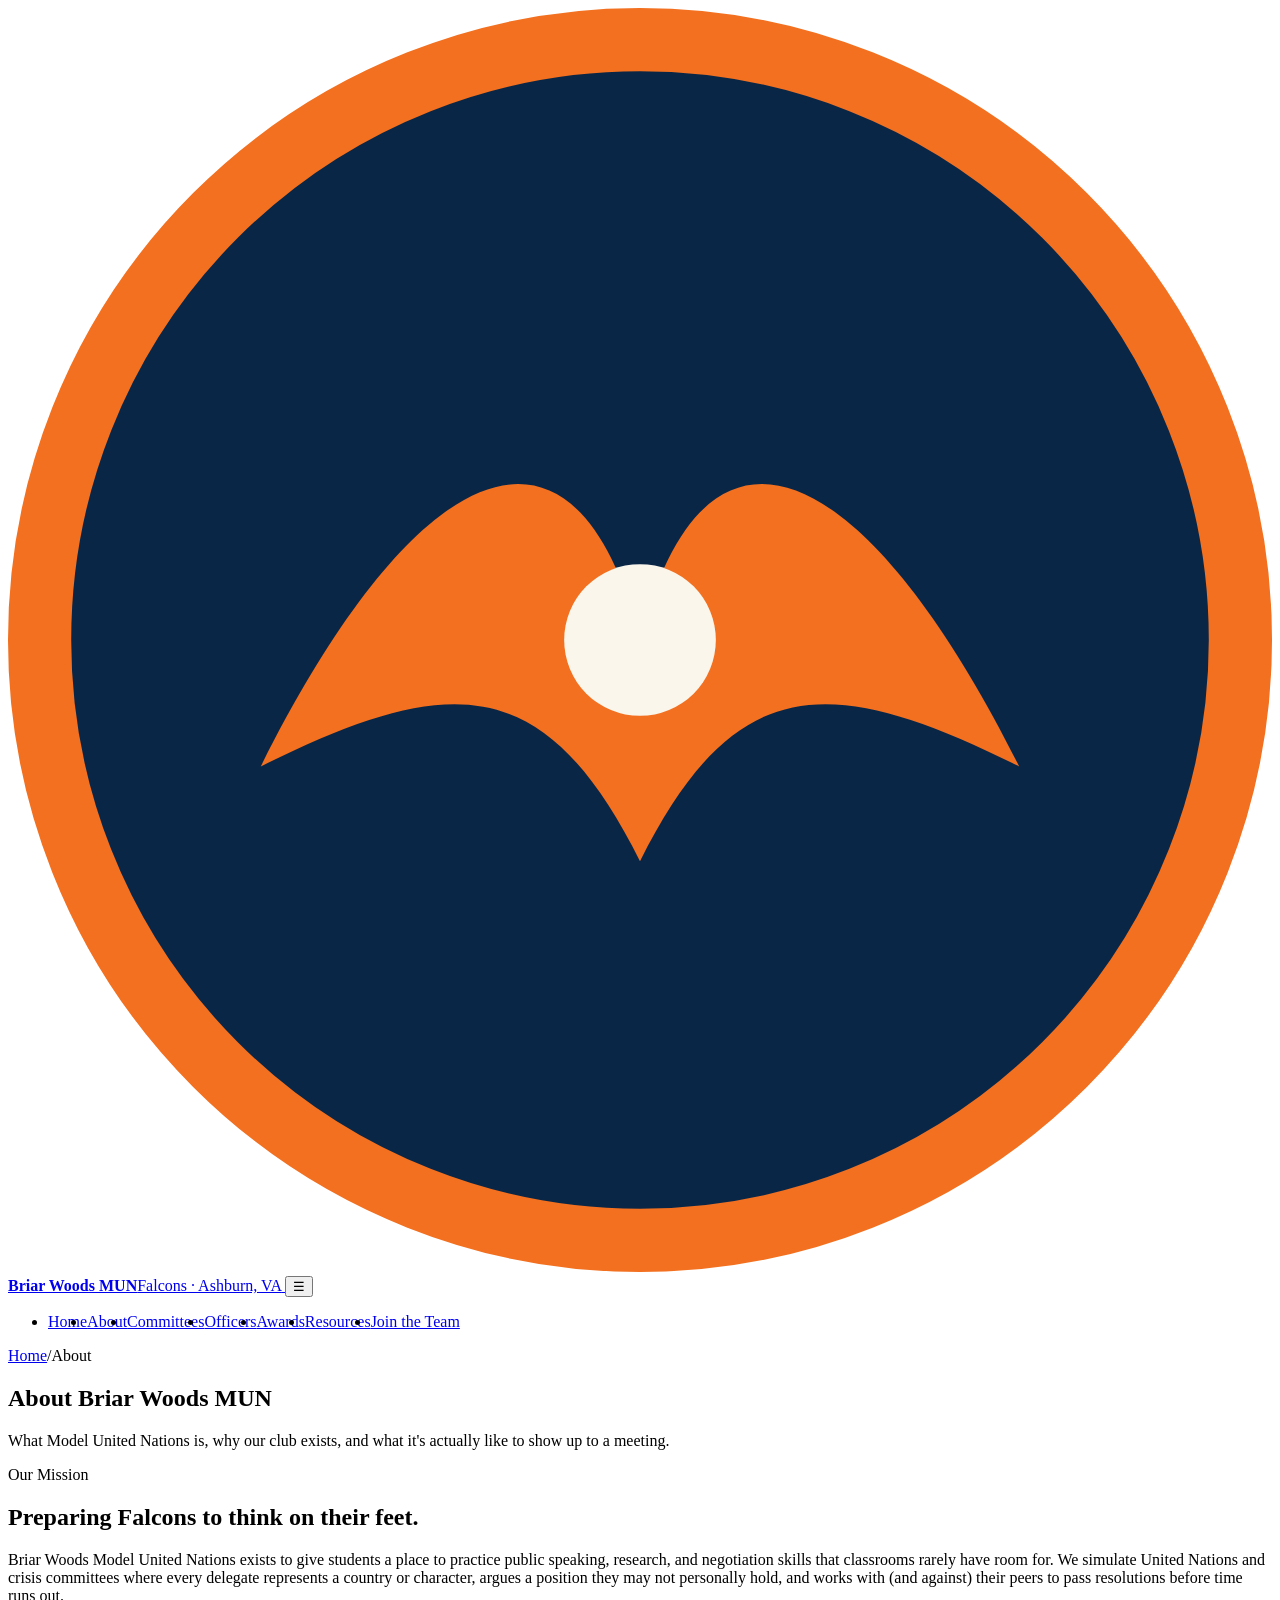
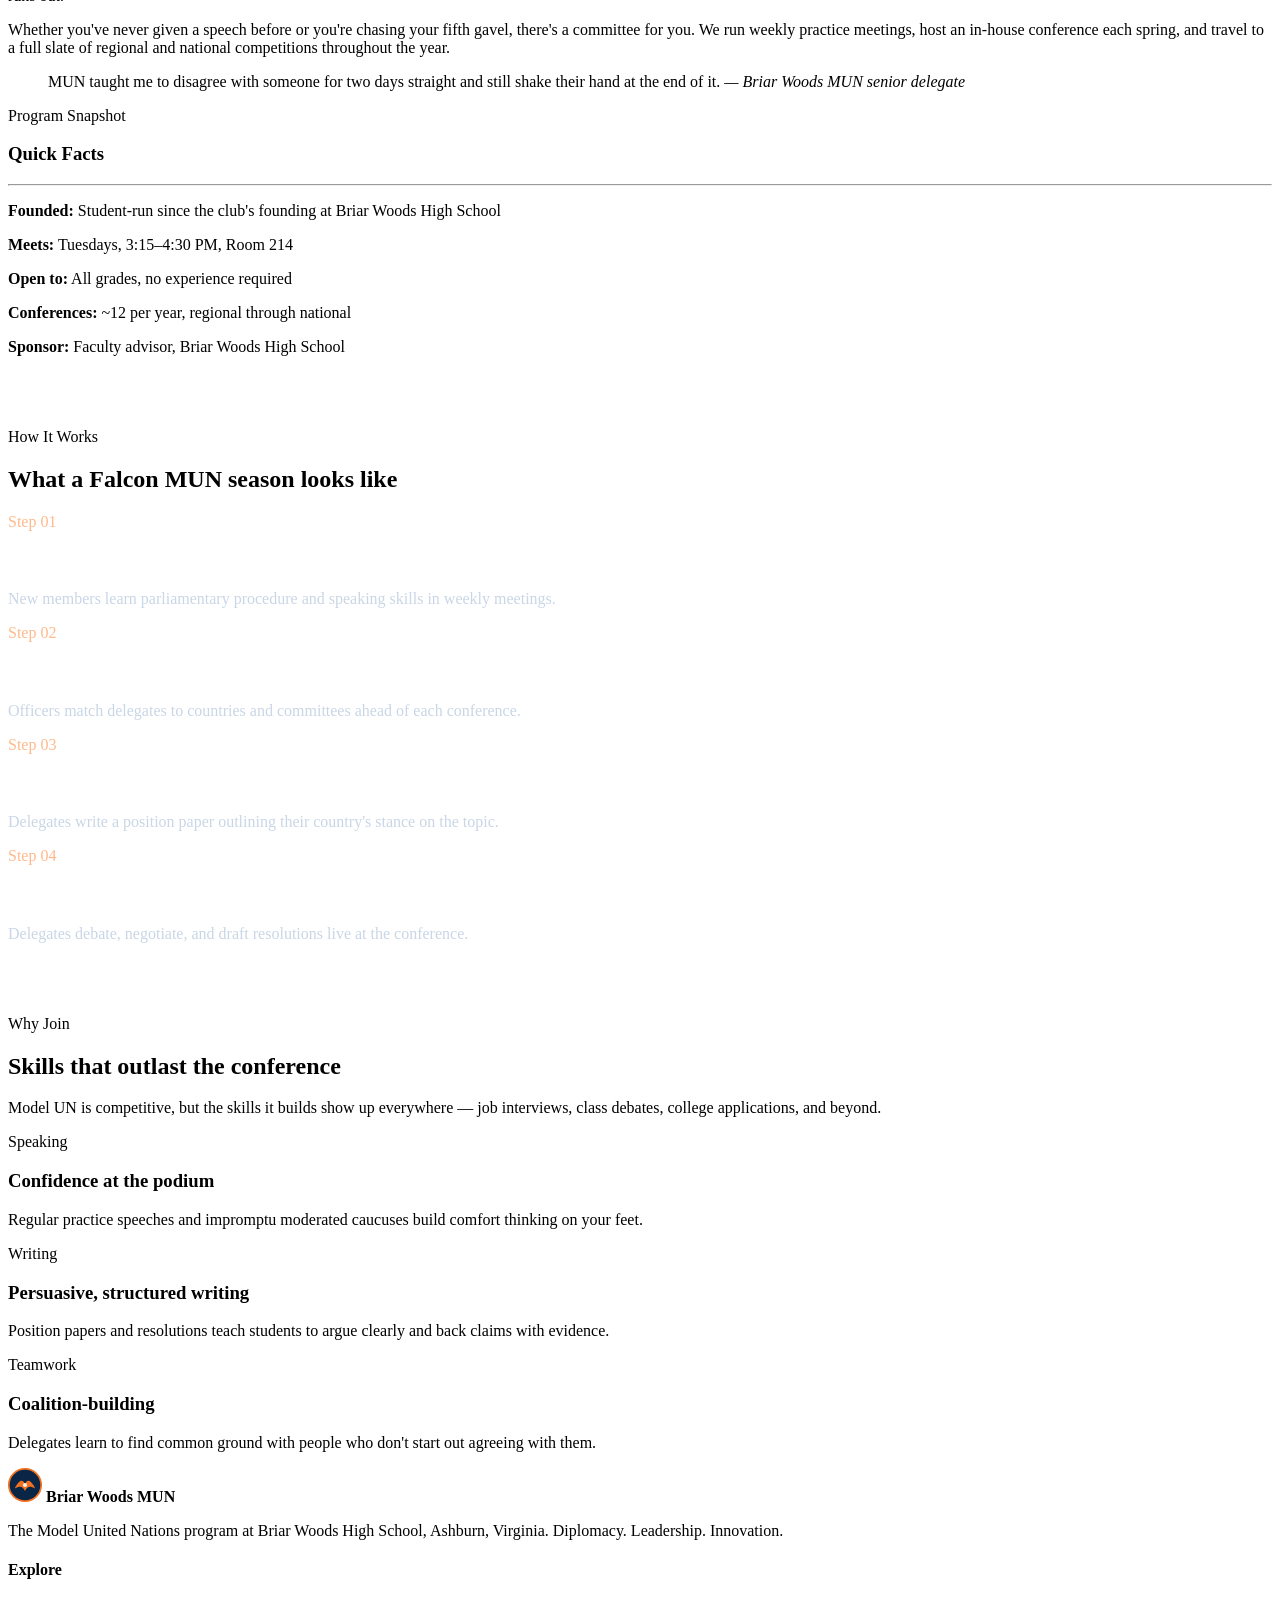
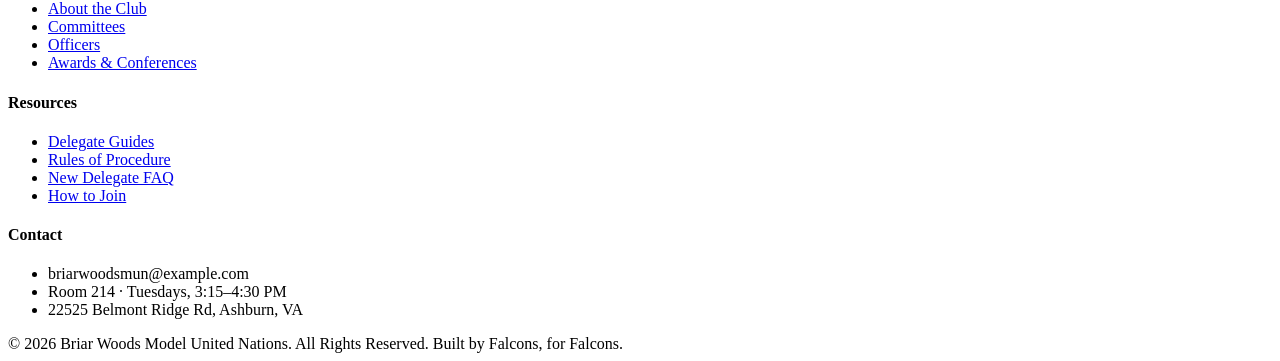
==== about.html @ ee377caa "Add files via upload" ====
<!DOCTYPE html>
<html lang="en">
<head>
<meta charset="UTF-8">
<meta name="viewport" content="width=device-width, initial-scale=1.0">
<title>About &mdash; Briar Woods Model United Nations</title>
<meta name="description" content="Learn about the Briar Woods MUN program: our mission, history, and what a typical meeting looks like.">
<link rel="stylesheet" href="css/style.css">
</head>
<body>

<header class="site-header">
  <nav class="nav">
    <a href="index.html" class="brand">
      <svg class="brand-mark" viewBox="0 0 40 40" xmlns="http://www.w3.org/2000/svg" role="img" aria-label="Briar Woods MUN emblem">
        <circle cx="20" cy="20" r="19" fill="#0A2647" stroke="#F2701F" stroke-width="2"/>
        <path d="M8 24 C13 14, 18 12, 20 20 C22 12, 27 14, 32 24 C26 21, 23 21, 20 27 C17 21, 14 21, 8 24 Z" fill="#F2701F"/>
        <circle cx="20" cy="20" r="2.4" fill="#FAF6EC"/>
      </svg>
      <span class="brand-text"><strong>Briar Woods MUN</strong><span>Falcons &middot; Ashburn, VA</span></span>
    </a>
    <button class="nav-toggle" aria-label="Toggle navigation" aria-expanded="false">&#9776;</button>
    <ul class="nav-links" style="display:flex;">
      <li><a href="index.html">Home</a></li>
      <li><a href="about.html">About</a></li>
      <li><a href="committees.html">Committees</a></li>
      <li><a href="officers.html">Officers</a></li>
      <li><a href="awards.html">Awards</a></li>
      <li><a href="resources.html">Resources</a></li>
      <li><a href="join.html" class="nav-cta">Join the Team</a></li>
    </ul>
  </nav>
</header>

<section class="page-hero">
  <div class="wrap">
    <div class="breadcrumb"><a href="index.html">Home</a><span class="sep">/</span><span class="current">About</span></div>
    <h1>About Briar Woods MUN</h1>
    <p>What Model United Nations is, why our club exists, and what it's actually like to show up to a meeting.</p>
  </div>
</section>

<section class="on-white">
  <div class="wrap grid-2" style="align-items:start;">
    <div>
      <span class="eyebrow">Our Mission</span>
      <h2 class="mt-8">Preparing Falcons to think on their feet.</h2>
      <p class="mt-24" style="color:var(--ink-soft); font-size:16px;">
        Briar Woods Model United Nations exists to give students a place to practice public speaking, research, and negotiation
        skills that classrooms rarely have room for. We simulate United Nations and crisis committees where every delegate
        represents a country or character, argues a position they may not personally hold, and works with (and against) their
        peers to pass resolutions before time runs out.
      </p>
      <p class="mt-16" style="color:var(--ink-soft); font-size:16px;">
        Whether you've never given a speech before or you're chasing your fifth gavel, there's a committee for you. We run
        weekly practice meetings, host an in-house conference each spring, and travel to a full slate of regional and
        national competitions throughout the year.
      </p>
      <blockquote class="pull-quote mt-32">
        MUN taught me to disagree with someone for two days straight and still shake their hand at the end of it.
        <cite>&mdash; Briar Woods MUN senior delegate</cite>
      </blockquote>
    </div>
    <div class="info-card">
      <span class="eyebrow">Program Snapshot</span>
      <h3 class="mt-8">Quick Facts</h3>
      <hr class="rule mt-16" style="margin-bottom:16px;">
      <p><strong style="color:var(--navy);">Founded:</strong> Student-run since the club's founding at Briar Woods High School</p>
      <p class="mt-16"><strong style="color:var(--navy);">Meets:</strong> Tuesdays, 3:15&ndash;4:30 PM, Room 214</p>
      <p class="mt-16"><strong style="color:var(--navy);">Open to:</strong> All grades, no experience required</p>
      <p class="mt-16"><strong style="color:var(--navy);">Conferences:</strong> ~12 per year, regional through national</p>
      <p class="mt-16"><strong style="color:var(--navy);">Sponsor:</strong> Faculty advisor, Briar Woods High School</p>
    </div>
  </div>
</section>

<section class="on-navy" style="padding-top:56px; padding-bottom:56px;">
  <div class="wrap">
    <div class="section-head">
      <span class="eyebrow on-dark">How It Works</span>
      <h2>What a Falcon MUN season looks like</h2>
    </div>
    <div class="grid-4">
      <div class="pillar" style="background:var(--navy-soft); border-color:rgba(255,255,255,.12);">
        <span class="pillar-num" style="color:#ffb98a;">Step 01</span>
        <h3 style="color:#fff;">Join &amp; Train</h3>
        <p style="color:#c9d6e6;">New members learn parliamentary procedure and speaking skills in weekly meetings.</p>
      </div>
      <div class="pillar" style="background:var(--navy-soft); border-color:rgba(255,255,255,.12);">
        <span class="pillar-num" style="color:#ffb98a;">Step 02</span>
        <h3 style="color:#fff;">Get Assigned</h3>
        <p style="color:#c9d6e6;">Officers match delegates to countries and committees ahead of each conference.</p>
      </div>
      <div class="pillar" style="background:var(--navy-soft); border-color:rgba(255,255,255,.12);">
        <span class="pillar-num" style="color:#ffb98a;">Step 03</span>
        <h3 style="color:#fff;">Research &amp; Write</h3>
        <p style="color:#c9d6e6;">Delegates write a position paper outlining their country's stance on the topic.</p>
      </div>
      <div class="pillar" style="background:var(--navy-soft); border-color:rgba(255,255,255,.12);">
        <span class="pillar-num" style="color:#ffb98a;">Step 04</span>
        <h3 style="color:#fff;">Compete</h3>
        <p style="color:#c9d6e6;">Delegates debate, negotiate, and draft resolutions live at the conference.</p>
      </div>
    </div>
  </div>
</section>

<section class="on-white">
  <div class="wrap">
    <div class="section-head">
      <span class="eyebrow">Why Join</span>
      <h2>Skills that outlast the conference</h2>
      <p>Model UN is competitive, but the skills it builds show up everywhere &mdash; job interviews, class debates, college applications, and beyond.</p>
    </div>
    <div class="grid-3">
      <div class="placard">
        <div class="placard-body">
          <span class="placard-tag">Speaking</span>
          <h3 class="mt-16">Confidence at the podium</h3>
          <p class="mt-8">Regular practice speeches and impromptu moderated caucuses build comfort thinking on your feet.</p>
        </div>
      </div>
      <div class="placard">
        <div class="placard-body">
          <span class="placard-tag orange">Writing</span>
          <h3 class="mt-16">Persuasive, structured writing</h3>
          <p class="mt-8">Position papers and resolutions teach students to argue clearly and back claims with evidence.</p>
        </div>
      </div>
      <div class="placard">
        <div class="placard-body">
          <span class="placard-tag">Teamwork</span>
          <h3 class="mt-16">Coalition-building</h3>
          <p class="mt-8">Delegates learn to find common ground with people who don't start out agreeing with them.</p>
        </div>
      </div>
    </div>
  </div>
</section>

<footer class="site-footer">
  <div class="wrap">
    <div class="footer-grid">
      <div>
        <div class="footer-brand">
          <svg class="brand-mark" width="34" height="34" viewBox="0 0 40 40" xmlns="http://www.w3.org/2000/svg">
            <circle cx="20" cy="20" r="19" fill="#0A2647" stroke="#F2701F" stroke-width="2"/>
            <path d="M8 24 C13 14, 18 12, 20 20 C22 12, 27 14, 32 24 C26 21, 23 21, 20 27 C17 21, 14 21, 8 24 Z" fill="#F2701F"/>
            <circle cx="20" cy="20" r="2.4" fill="#FAF6EC"/>
          </svg>
          <strong>Briar Woods MUN</strong>
        </div>
        <p>The Model United Nations program at Briar Woods High School, Ashburn, Virginia. Diplomacy. Leadership. Innovation.</p>
      </div>
      <div>
        <h4>Explore</h4>
        <ul>
          <li><a href="about.html">About the Club</a></li>
          <li><a href="committees.html">Committees</a></li>
          <li><a href="officers.html">Officers</a></li>
          <li><a href="awards.html">Awards &amp; Conferences</a></li>
        </ul>
      </div>
      <div>
        <h4>Resources</h4>
        <ul>
          <li><a href="resources.html">Delegate Guides</a></li>
          <li><a href="resources.html#procedure">Rules of Procedure</a></li>
          <li><a href="resources.html#faq">New Delegate FAQ</a></li>
          <li><a href="join.html">How to Join</a></li>
        </ul>
      </div>
      <div>
        <h4>Contact</h4>
        <ul>
          <li>briarwoodsmun@example.com</li>
          <li>Room 214 &middot; Tuesdays, 3:15&ndash;4:30 PM</li>
          <li>22525 Belmont Ridge Rd, Ashburn, VA</li>
        </ul>
      </div>
    </div>
    <div class="footer-bottom">
      <span>&copy; 2026 Briar Woods Model United Nations. All Rights Reserved.</span>
      <span>Built by Falcons, for Falcons.</span>
    </div>
  </div>
</footer>

<script src="js/main.js"></script>
</body>
</html>
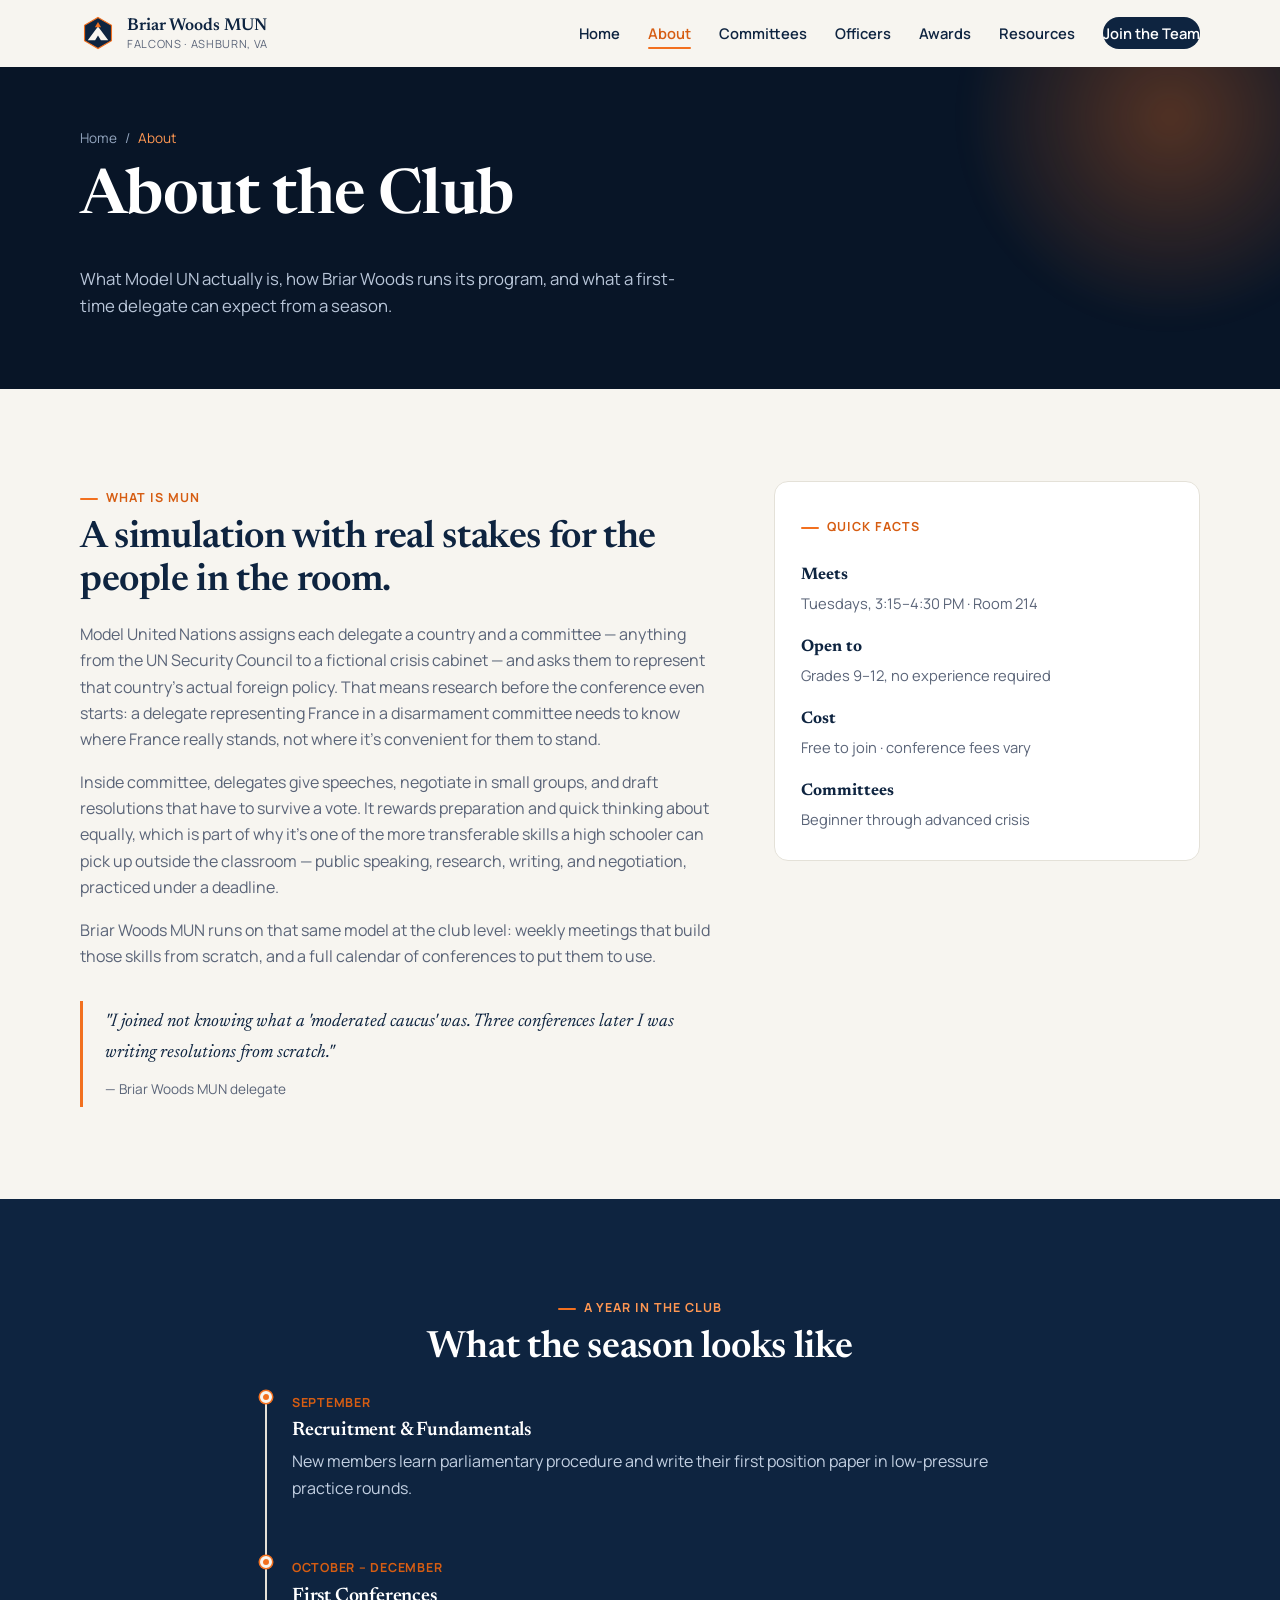
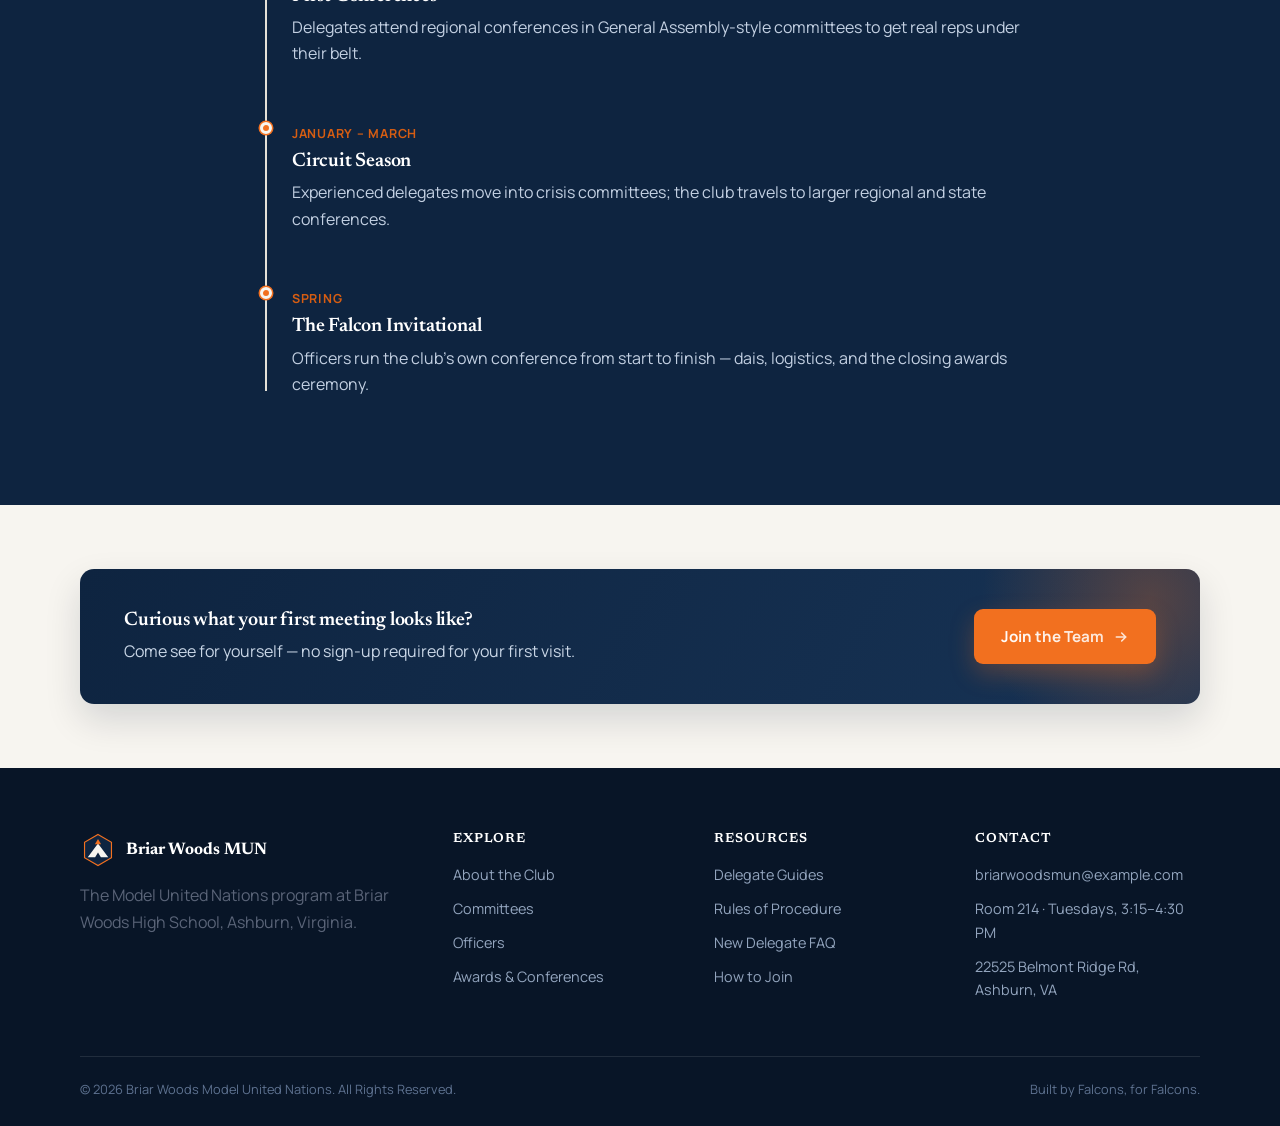
==== commit 4bf56660: "Add files via upload" ====
--- a/about.html
+++ b/about.html
@@ -4,188 +4,675 @@
 <meta charset="UTF-8">
 <meta name="viewport" content="width=device-width, initial-scale=1.0">
 <title>About &mdash; Briar Woods Model United Nations</title>
-<meta name="description" content="Learn about the Briar Woods MUN program: our mission, history, and what a typical meeting looks like.">
-<link rel="stylesheet" href="css/style.css">
+<meta name="description" content="What Model UN is, how Briar Woods MUN runs its program, and what a year in the club looks like.">
+<style>
+/* =========================================================================
+   BRIAR WOODS MODEL UNITED NATIONS — stylesheet
+   Refined editorial design in the school's real colors (navy + orange).
+   ========================================================================= */
+
+@import url('https://fonts.googleapis.com/css2?family=Newsreader:ital,opsz,wght@0,6..72,400;0,6..72,500;0,6..72,600;0,6..72,700;1,6..72,500;1,6..72,600&family=Manrope:wght@400;500;600;700;800&display=swap');
+
+:root{
+  --navy-deep:#081527;
+  --navy:#0E2440;
+  --navy-mid:#173355;
+  --orange:#F2701F;
+  --orange-light:#FF9752;
+  --orange-dark:#D65D12;
+  --paper:#F7F5F0;
+  --mist:#EFF3F8;
+  --white:#FFFFFF;
+  --ink:#12203A;
+  --ink-soft:#5A6478;
+  --line:#E4E1D8;
+  --line-mist:#DCE3EC;
+  --line-navy:rgba(255,255,255,.14);
+  --shadow-sm:0 2px 12px rgba(8,21,39,.07);
+  --shadow-md:0 16px 36px rgba(8,21,39,.14);
+  --shadow-lg:0 32px 64px rgba(8,21,39,.24);
+  --radius:14px;
+  --radius-sm:9px;
+  --font-serif:'Newsreader', Georgia, serif;
+  --font-sans:'Manrope', system-ui, -apple-system, sans-serif;
+  --ease:cubic-bezier(.22,.9,.32,1);
+  --maxw:1180px;
+}
+
+*,*::before,*::after{ box-sizing:border-box; }
+html{ scroll-behavior:smooth; }
+body{
+  margin:0; background:var(--paper); color:var(--ink); font-family:var(--font-sans);
+  line-height:1.65; -webkit-font-smoothing:antialiased;
+}
+h1,h2,h3,h4{ font-family:var(--font-serif); color:var(--navy); margin:0 0 .48em; line-height:1.14; font-weight:600; letter-spacing:-.01em; }
+h1{ font-size:clamp(2.5rem,5.2vw,3.9rem); }
+h2{ font-size:clamp(1.7rem,3vw,2.35rem); }
+h3{ font-size:1.22rem; }
+p{ margin:0 0 1em; color:var(--ink-soft); }
+a{ color:inherit; text-decoration:none; }
+img{ max-width:100%; display:block; }
+ul{ margin:0; padding:0; list-style:none; }
+em{ font-style:italic; color:var(--orange); }
+
+.wrap{ max-width:var(--maxw); margin:0 auto; padding:0 30px; }
+.center{ text-align:center; }
+.mt-8{margin-top:8px;} .mt-12{margin-top:12px;} .mt-16{margin-top:16px;}
+.mt-24{margin-top:24px;} .mt-32{margin-top:32px;} .mt-48{margin-top:48px;}
+
+.eyebrow{
+  display:inline-flex; align-items:center; gap:8px;
+  font-size:.78rem; font-weight:700; letter-spacing:.08em; text-transform:uppercase; color:var(--orange-dark);
+}
+.eyebrow::before{ content:''; width:18px; height:2px; background:var(--orange); border-radius:2px; }
+.eyebrow.on-dark{ color:var(--orange-light); }
+
+@media (prefers-reduced-motion: reduce){
+  *{ animation-duration:.001ms !important; animation-iteration-count:1 !important; transition-duration:.001ms !important; scroll-behavior:auto !important; }
+}
+
+/* ============================= BUTTONS ================================= */
+.btn{
+  display:inline-flex; align-items:center; gap:9px; font-weight:700; font-size:.95rem;
+  padding:14px 26px; border-radius:var(--radius-sm); border:1.5px solid transparent; cursor:pointer;
+  transition:transform .28s var(--ease), box-shadow .28s var(--ease), background .25s var(--ease), color .25s var(--ease), border-color .25s var(--ease);
+}
+.btn svg{ width:16px; height:16px; transition:transform .25s var(--ease); }
+.btn:hover svg{ transform:translateX(3px); }
+.btn:focus-visible{ outline:2.5px solid var(--orange); outline-offset:3px; }
+
+.btn-primary{ background:var(--orange); color:#fff; box-shadow:0 10px 24px rgba(242,112,31,.28); }
+.btn-primary:hover{ background:var(--orange-dark); transform:translateY(-3px); box-shadow:0 18px 34px rgba(242,112,31,.36); }
+
+.btn-ghost-dark{ background:transparent; border-color:rgba(255,255,255,.4); color:#fff; }
+.btn-ghost-dark:hover{ background:rgba(255,255,255,.1); border-color:#fff; transform:translateY(-3px); }
+
+.btn-ghost-light{ background:transparent; border-color:var(--navy); color:var(--navy); }
+.btn-ghost-light:hover{ background:var(--navy); color:#fff; transform:translateY(-3px); }
+
+.btn-navy{ background:var(--navy); color:#fff; box-shadow:var(--shadow-sm); }
+.btn-navy:hover{ background:var(--navy-deep); transform:translateY(-3px); box-shadow:var(--shadow-md); }
+
+/* ============================== HEADER ================================= */
+.site-header{
+  position:sticky; top:0; z-index:100; background:rgba(247,245,240,.86);
+  backdrop-filter:blur(12px); -webkit-backdrop-filter:blur(12px);
+  border-bottom:1px solid transparent; transition:border-color .3s ease, box-shadow .3s ease;
+}
+.site-header.is-scrolled{ border-bottom-color:var(--line); box-shadow:0 4px 20px rgba(8,21,39,.06); }
+.nav{ max-width:var(--maxw); margin:0 auto; padding:15px 30px; display:flex; align-items:center; justify-content:space-between; gap:20px; }
+.brand{ display:flex; align-items:center; gap:11px; }
+.brand-mark{ width:36px; height:36px; flex-shrink:0; transition:transform .4s var(--ease); }
+.brand:hover .brand-mark{ transform:rotate(-6deg); }
+.brand-text{ display:flex; flex-direction:column; line-height:1.2; }
+.brand-text strong{ font-family:var(--font-serif); font-size:1.08rem; color:var(--navy); font-weight:600; }
+.brand-text span{ font-size:.7rem; letter-spacing:.06em; text-transform:uppercase; color:var(--ink-soft); }
+
+.nav-links{ display:flex; align-items:center; gap:28px; }
+.nav-links li a{ font-size:.92rem; font-weight:600; color:var(--navy); position:relative; padding:6px 0; transition:color .2s ease; }
+.nav-links li a::after{ content:''; position:absolute; left:0; bottom:0; height:2px; background:var(--orange); width:0; transition:width .3s var(--ease); border-radius:2px; }
+.nav-links li a:hover::after, .nav-links li a.active::after{ width:100%; }
+.nav-links li a.active{ color:var(--orange-dark); }
+.nav-cta{
+  background:var(--navy); color:#fff !important; padding:11px 20px; border-radius:999px; font-weight:700;
+  transition:background .25s ease, transform .25s ease, box-shadow .25s ease;
+}
+.nav-cta::after{ display:none; }
+.nav-cta:hover{ background:var(--orange); transform:translateY(-2px); box-shadow:0 10px 22px rgba(242,112,31,.3); }
+
+.nav-toggle{ display:none; background:none; border:none; font-size:1.5rem; color:var(--navy); cursor:pointer; }
+
+@media (max-width:780px){
+  .nav-toggle{ display:block; }
+  .nav-links{
+    position:fixed; inset:64px 0 0 0; background:var(--paper); flex-direction:column; align-items:stretch;
+    padding:10px 30px 30px; transform:translateX(100%); transition:transform .4s var(--ease); overflow-y:auto;
+    border-top:1px solid var(--line);
+  }
+  .nav-links.is-open{ transform:translateX(0); }
+  .nav-links li{ border-bottom:1px solid var(--line); }
+  .nav-links li a{ display:block; padding:16px 2px; }
+  .nav-links li a.nav-cta{ display:block; text-align:center; margin:16px 0; }
+}
+
+/* ============================== HERO ==================================== */
+.hero{ background:var(--navy-deep); color:#fff; position:relative; overflow:hidden; padding:84px 0 0; }
+.hero-glow{
+  position:absolute; width:640px; height:640px; border-radius:50%; top:-220px; right:-140px;
+  background:radial-gradient(circle, rgba(242,112,31,.32), transparent 70%);
+  filter:blur(10px); animation:pulse-glow 9s ease-in-out infinite alternate; pointer-events:none;
+}
+.hero-glow.two{ top:auto; bottom:-260px; left:-180px; right:auto; width:520px; height:520px;
+  background:radial-gradient(circle, rgba(23,51,85,.9), transparent 70%); animation-delay:-4s; }
+@keyframes pulse-glow{ 0%{ transform:scale(1); opacity:.7; } 100%{ transform:scale(1.15); opacity:1; } }
+
+.hero-grid{ display:grid; grid-template-columns:1.1fr .9fr; gap:56px; align-items:center; position:relative; padding-bottom:70px; }
+.hero-copy{ opacity:0; transform:translateY(16px); animation:rise .8s var(--ease) forwards; }
+.hero-copy.d1{ animation-delay:.05s; } .hero-copy.d2{ animation-delay:.16s; }
+.hero-copy.d3{ animation-delay:.27s; } .hero-copy.d4{ animation-delay:.38s; }
+@keyframes rise{ to{ opacity:1; transform:translateY(0); } }
+
+.hero h1{ color:#fff; }
+.hero-sub{ color:#B9C6D9; font-size:1.1rem; max-width:48ch; }
+.hero-actions{ display:flex; gap:14px; margin-top:8px; flex-wrap:wrap; }
+
+.meeting-card{
+  background:rgba(255,255,255,.05); border:1px solid rgba(255,255,255,.14); border-radius:var(--radius);
+  padding:30px 30px 26px; backdrop-filter:blur(8px); box-shadow:var(--shadow-lg);
+  opacity:0; transform:translateY(16px) scale(.98); animation:rise-card .9s var(--ease) forwards .3s;
+}
+@keyframes rise-card{ to{ opacity:1; transform:translateY(0) scale(1); } }
+.meeting-card .eyebrow{ color:var(--orange-light); }
+.meeting-when{ font-family:var(--font-serif); font-size:1.7rem; color:#fff; margin:10px 0 2px; }
+.meeting-where{ color:#A9B9D1; font-size:.92rem; }
+.meeting-divider{ height:1px; background:rgba(255,255,255,.14); margin:22px 0; }
+.meeting-stats{ display:flex; justify-content:space-between; gap:10px; }
+.meeting-stats div{ text-align:left; }
+.meeting-stats strong{ display:block; font-family:var(--font-serif); font-size:1.5rem; color:#fff; }
+.meeting-stats span{ font-size:.74rem; color:#8FA1BC; text-transform:uppercase; letter-spacing:.04em; }
+
+/* ---------- stat strip ---------- */
+.stat-strip{ background:var(--navy); }
+.stat-row{ display:grid; grid-template-columns:repeat(4,1fr); }
+.stat-cell{ padding:34px 22px; text-align:center; position:relative; }
+.stat-cell + .stat-cell::before{ content:''; position:absolute; left:0; top:20%; bottom:20%; width:1px; background:rgba(255,255,255,.12); }
+.stat-num{ font-family:var(--font-serif); font-size:2.15rem; color:#fff; font-weight:600; }
+.stat-label{
+  display:block; margin-top:8px; font-size:.76rem; color:#93A5BE; text-transform:uppercase; letter-spacing:.06em;
+  position:relative; padding-bottom:10px;
+}
+.stat-label::after{
+  content:''; position:absolute; bottom:0; left:50%; transform:translateX(-50%); width:0; height:2px; background:var(--orange);
+  transition:width .5s var(--ease) .1s; border-radius:2px;
+}
+.stat-cell.in-view .stat-label::after{ width:26px; }
+
+/* ============================== SECTIONS ================================ */
+.section{ padding:92px 0; }
+.section.tight{ padding:64px 0; }
+.section.on-navy{ background:var(--navy); color:#fff; }
+.section.on-mist{ background:var(--mist); }
+.section-head{ max-width:640px; }
+.section-head.center{ margin-left:auto; margin-right:auto; text-align:center; }
+.section-head p{ font-size:1.03rem; }
+
+.page-hero{ background:var(--navy-deep); color:#fff; padding:60px 0 52px; position:relative; overflow:hidden; }
+.breadcrumb{ font-size:.85rem; color:#93A5BE; margin-bottom:14px; }
+.breadcrumb a{ color:#93A5BE; transition:color .2s ease; } .breadcrumb a:hover{ color:#fff; }
+.breadcrumb .sep{ margin:0 8px; } .breadcrumb .current{ color:var(--orange-light); }
+.page-hero h1{ color:#fff; }
+.page-hero p{ color:#B9C6D9; max-width:62ch; margin-top:12px; font-size:1.05rem; }
+
+/* ============================= PILLAR CARDS ============================= */
+.pillar-grid{ display:grid; grid-template-columns:repeat(4,1fr); gap:22px; }
+.pillar{
+  background:var(--white); border:1px solid var(--line); border-radius:var(--radius);
+  padding:30px 26px; position:relative; overflow:hidden; transition:transform .35s var(--ease), box-shadow .35s var(--ease), border-color .35s ease;
+}
+.pillar::before{ content:''; position:absolute; left:0; top:0; bottom:0; width:3px; background:var(--orange); transform:scaleY(0); transform-origin:top; transition:transform .4s var(--ease); }
+.pillar:hover{ transform:translateY(-8px); box-shadow:var(--shadow-md); border-color:transparent; }
+.pillar:hover::before{ transform:scaleY(1); }
+.pillar-num{ font-family:var(--font-serif); font-size:.9rem; color:var(--line); font-weight:600; }
+.pillar h3{ margin:14px 0 8px; }
+.pillar p{ font-size:.94rem; margin:0; }
+
+/* ============================== CTA BANNER =============================== */
+.cta-banner{
+  background:linear-gradient(120deg, var(--navy) 0%, var(--navy-mid) 100%);
+  border-radius:var(--radius); padding:40px 44px; color:#fff; position:relative; overflow:hidden;
+  display:flex; align-items:center; justify-content:space-between; gap:26px; flex-wrap:wrap; box-shadow:var(--shadow-md);
+}
+.cta-banner::after{
+  content:''; position:absolute; width:340px; height:340px; border-radius:50%; right:-120px; top:-140px;
+  background:radial-gradient(circle, rgba(242,112,31,.28), transparent 70%);
+}
+.cta-banner h3{ color:#fff; margin-bottom:6px; position:relative; }
+.cta-banner p{ color:#c9d6e6; margin:0; position:relative; }
+.cta-banner .btn{ position:relative; }
+
+/* ============================== OFFICER CARDS ============================= */
+.officer-grid{ display:grid; grid-template-columns:repeat(4,1fr); gap:22px; }
+.officer-card{
+  background:var(--white); border:1px solid var(--line); border-radius:var(--radius); text-align:center;
+  padding:30px 22px 26px; transition:transform .35s var(--ease), box-shadow .35s var(--ease);
+}
+.officer-card:hover{ transform:translateY(-8px); box-shadow:var(--shadow-md); }
+.officer-card.on-navy{ background:var(--navy-mid); border-color:var(--line-navy); }
+.avatar{
+  width:64px; height:64px; margin:0 auto 16px; border-radius:50%; display:flex; align-items:center; justify-content:center;
+  font-family:var(--font-serif); font-weight:600; font-size:1.05rem; color:#fff;
+  background:linear-gradient(135deg, var(--navy) 0%, var(--orange) 145%);
+  transition:transform .35s var(--ease);
+}
+.officer-card:hover .avatar{ transform:scale(1.08) rotate(-4deg); }
+.officer-role{
+  display:inline-block; font-size:.75rem; font-weight:700; color:var(--orange-dark); text-transform:uppercase;
+  letter-spacing:.05em; margin:5px 0 10px;
+}
+.officer-card.on-navy .officer-role{ color:var(--orange-light); }
+.officer-card.on-navy h3{ color:#fff; }
+.officer-card.on-navy p{ color:#c3d0e2; }
+
+/* ============================== COMMITTEES ================================ */
+.committee-grid{ display:grid; grid-template-columns:repeat(3,1fr); gap:20px; }
+.committee-card{
+  background:var(--white); border:1px solid var(--line); border-radius:var(--radius); padding:24px 24px 22px;
+  transition:transform .3s var(--ease), box-shadow .3s var(--ease);
+}
+.committee-card:hover{ transform:translateY(-6px); box-shadow:var(--shadow-md); }
+.committee-head{ display:flex; justify-content:space-between; align-items:flex-start; gap:10px; margin-bottom:12px; }
+.committee-abbr{ display:block; font-family:var(--font-serif); font-weight:700; color:var(--orange-dark); font-size:.86rem; letter-spacing:.03em; }
+.committee-head h3{ margin:2px 0 0; font-size:1.06rem; }
+.level{ flex-shrink:0; font-size:.68rem; font-weight:700; text-transform:uppercase; letter-spacing:.03em; padding:5px 11px; border-radius:999px; white-space:nowrap; }
+.level.beg{ background:#E6F5EC; color:#1C7A41; }
+.level.int{ background:#FFF1E0; color:#B3620A; }
+.level.adv{ background:#FDE7E7; color:#C0392B; }
+.committee-card p{ font-size:.9rem; margin:0; }
+
+/* ============================== TIMELINE ================================== */
+.timeline{ position:relative; padding-left:32px; }
+.timeline::before{ content:''; position:absolute; left:5px; top:6px; bottom:6px; width:2px; background:var(--line); }
+.tl-item{ position:relative; padding-bottom:36px; }
+.tl-item:last-child{ padding-bottom:0; }
+.tl-item::before{ content:''; position:absolute; left:-32px; top:3px; width:12px; height:12px; border-radius:50%; background:var(--orange); border:3px solid var(--paper); box-shadow:0 0 0 1.5px var(--orange); }
+.tl-year{ font-size:.78rem; font-weight:700; text-transform:uppercase; letter-spacing:.06em; color:var(--orange-dark); }
+.tl-item h3{ margin:6px 0 6px; }
+.tl-item ul{ margin-top:10px; display:flex; flex-direction:column; gap:5px; }
+.tl-item li{ font-size:.9rem; color:var(--ink-soft); padding-left:16px; position:relative; }
+.tl-item li::before{ content:'\2013'; position:absolute; left:0; color:var(--orange); }
+
+/* ============================== AWARD ROWS ================================= */
+.award-row{
+  display:flex; align-items:center; gap:16px; padding:18px 20px; border:1px solid var(--line); border-radius:var(--radius-sm);
+  background:var(--white); transition:transform .25s var(--ease), box-shadow .25s var(--ease), border-color .25s ease;
+}
+.award-row:hover{ transform:translateX(4px); box-shadow:var(--shadow-sm); border-color:transparent; }
+.award-icon{
+  flex-shrink:0; width:42px; height:42px; border-radius:50%; display:flex; align-items:center; justify-content:center;
+  background:#FFF1E0; color:var(--orange-dark);
+}
+.award-icon svg{ width:20px; height:20px; }
+.award-row h4{ font-family:var(--font-serif); color:var(--navy); font-size:1.02rem; margin:0 0 2px; font-weight:600; }
+.award-row p{ margin:0; font-size:.88rem; }
+
+/* ============================== RESOURCES ================================= */
+.resource-row{
+  display:flex; justify-content:space-between; align-items:center; gap:20px; padding:22px 0; border-top:1px solid var(--line);
+}
+.resource-row:last-child{ border-bottom:1px solid var(--line); }
+.resource-tags{ display:flex; gap:8px; margin-bottom:8px; }
+.resource-tag{
+  font-size:.68rem; font-weight:700; text-transform:uppercase; letter-spacing:.04em; color:var(--orange-dark);
+  background:#FFF1E0; padding:4px 10px; border-radius:999px;
+}
+.resource-row h4{ font-family:var(--font-serif); color:var(--navy); font-size:1.04rem; margin:0 0 4px; font-weight:600; }
+.resource-row p{ margin:0; font-size:.9rem; }
+
+.glossary{ display:grid; grid-template-columns:repeat(2,1fr); gap:20px; }
+.gloss-item{ background:var(--navy-mid); border-radius:var(--radius-sm); padding:24px 26px; transition:transform .3s var(--ease); }
+.gloss-item:hover{ transform:translateY(-4px); }
+.gloss-term{ font-size:.7rem; letter-spacing:.06em; text-transform:uppercase; color:var(--orange-light); font-weight:700; }
+.gloss-item h3{ color:#fff; margin:8px 0 6px; font-size:1.05rem; }
+.gloss-item p{ color:#c3d0e2; font-size:.88rem; margin:0; }
+
+/* Accordion */
+.accordion{ border-top:1px solid var(--line); }
+.accordion-item{ border-bottom:1px solid var(--line); }
+.accordion-btn{
+  width:100%; background:none; border:none; text-align:left; cursor:pointer; display:flex; justify-content:space-between;
+  align-items:center; gap:20px; padding:20px 2px; font-family:var(--font-serif); font-size:1.05rem; color:var(--navy);
+  transition:color .2s ease;
+}
+.accordion-btn:hover{ color:var(--orange-dark); }
+.accordion-btn .plus{ font-size:1.3rem; color:var(--orange); flex-shrink:0; transition:transform .35s var(--ease); font-family:var(--font-sans); }
+.accordion-item.is-open .plus{ transform:rotate(45deg); }
+.accordion-panel{ max-height:0; overflow:hidden; transition:max-height .4s var(--ease); }
+.accordion-panel-inner{ padding:0 2px 22px; font-size:.96rem; color:var(--ink-soft); max-width:70ch; }
+
+/* ============================== FORM / JOIN =============================== */
+.info-strip{ display:grid; grid-template-columns:repeat(3,1fr); gap:22px; }
+.info-card{
+  background:var(--white); border:1px solid var(--line); border-radius:var(--radius); padding:28px 26px;
+  transition:transform .3s var(--ease), box-shadow .3s var(--ease);
+}
+.info-card:hover{ transform:translateY(-6px); box-shadow:var(--shadow-md); }
+
+form{ display:grid; gap:20px; }
+.form-grid{ display:grid; grid-template-columns:1fr 1fr; gap:20px; }
+.field.full{ grid-column:1 / -1; }
+.field label{ display:block; font-size:.82rem; font-weight:700; color:var(--navy); margin-bottom:7px; }
+.field.on-dark label{ color:#B9C6D9; }
+.field input, .field select, .field textarea{
+  width:100%; font-family:var(--font-sans); font-size:.96rem; color:var(--ink); padding:12px 14px;
+  border-radius:var(--radius-sm); border:1.5px solid var(--line); background:var(--white);
+  transition:border-color .2s ease, box-shadow .2s ease;
+}
+.field.on-dark input, .field.on-dark select, .field.on-dark textarea{
+  background:rgba(255,255,255,.06); border-color:rgba(255,255,255,.22); color:#fff;
+}
+.field select option{ color:#000; }
+.field input:focus, .field select:focus, .field textarea:focus{ outline:none; border-color:var(--orange); box-shadow:0 0 0 4px rgba(242,112,31,.15); }
+.field textarea{ resize:vertical; min-height:110px; }
+
+.form-success{
+  display:none; align-items:center; gap:12px; background:rgba(46,164,101,.14); border:1px solid rgba(46,164,101,.4);
+  color:#bdeccf; padding:14px 18px; border-radius:var(--radius-sm); font-size:.92rem;
+}
+.form-success.is-visible{ display:flex; animation:rise .5s var(--ease); }
+.form-success svg{ width:20px; height:20px; color:#4ADE80; flex-shrink:0; }
+
+/* ============================== FOOTER ===================================== */
+.site-footer{ background:var(--navy-deep); color:#93A5BE; padding:64px 0 26px; }
+.footer-grid{ display:grid; grid-template-columns:1.5fr 1fr 1fr 1fr; gap:36px; }
+.footer-brand{ display:flex; align-items:center; gap:10px; margin-bottom:14px; }
+.footer-brand strong{ font-family:var(--font-serif); color:#fff; font-size:1.05rem; }
+.site-footer h4{ color:#fff; font-size:.82rem; text-transform:uppercase; letter-spacing:.06em; margin-bottom:16px; }
+.site-footer ul li{ margin-bottom:10px; font-size:.9rem; }
+.site-footer ul li a{ color:#93A5BE; transition:color .2s ease; } .site-footer ul li a:hover{ color:var(--orange-light); }
+.footer-bottom{
+  border-top:1px solid rgba(255,255,255,.1); margin-top:44px; padding-top:22px; display:flex;
+  justify-content:space-between; flex-wrap:wrap; gap:8px; font-size:.8rem; color:#5E7290;
+}
+
+/* ============================== REVEAL ====================================== */
+.reveal{ opacity:0; transform:translateY(20px); transition:opacity .7s var(--ease), transform .7s var(--ease); }
+.reveal.in-view{ opacity:1; transform:translateY(0); }
+
+/* ============================== RESPONSIVE =================================== */
+@media (max-width:980px){
+  .hero-grid{ grid-template-columns:1fr; }
+  .pillar-grid, .officer-grid{ grid-template-columns:repeat(2,1fr); }
+  .committee-grid{ grid-template-columns:repeat(2,1fr); }
+  .stat-row{ grid-template-columns:repeat(2,1fr); row-gap:24px; }
+  .stat-cell:nth-child(3)::before{ display:none; }
+  .footer-grid{ grid-template-columns:1fr 1fr; }
+  .glossary{ grid-template-columns:1fr; }
+  .info-strip{ grid-template-columns:1fr; }
+}
+@media (max-width:680px){
+  .pillar-grid, .officer-grid, .committee-grid{ grid-template-columns:1fr; }
+  .form-grid{ grid-template-columns:1fr; }
+  .cta-banner{ flex-direction:column; align-items:flex-start; }
+  .footer-grid{ grid-template-columns:1fr; }
+  .stat-row{ grid-template-columns:1fr 1fr; }
+}
+
+</style>
 </head>
 <body>
-
 <header class="site-header">
-  <nav class="nav">
-    <a href="index.html" class="brand">
-      <svg class="brand-mark" viewBox="0 0 40 40" xmlns="http://www.w3.org/2000/svg" role="img" aria-label="Briar Woods MUN emblem">
-        <circle cx="20" cy="20" r="19" fill="#0A2647" stroke="#F2701F" stroke-width="2"/>
-        <path d="M8 24 C13 14, 18 12, 20 20 C22 12, 27 14, 32 24 C26 21, 23 21, 20 27 C17 21, 14 21, 8 24 Z" fill="#F2701F"/>
-        <circle cx="20" cy="20" r="2.4" fill="#FAF6EC"/>
-      </svg>
-      <span class="brand-text"><strong>Briar Woods MUN</strong><span>Falcons &middot; Ashburn, VA</span></span>
-    </a>
-    <button class="nav-toggle" aria-label="Toggle navigation" aria-expanded="false">&#9776;</button>
-    <ul class="nav-links" style="display:flex;">
-      <li><a href="index.html">Home</a></li>
-      <li><a href="about.html">About</a></li>
-      <li><a href="committees.html">Committees</a></li>
-      <li><a href="officers.html">Officers</a></li>
-      <li><a href="awards.html">Awards</a></li>
-      <li><a href="resources.html">Resources</a></li>
-      <li><a href="join.html" class="nav-cta">Join the Team</a></li>
-    </ul>
-  </nav>
+<nav class="nav">
+<a href="index.html" class="brand">
+<svg class="brand-mark" viewBox="0 0 44 44" xmlns="http://www.w3.org/2000/svg" role="img" aria-label="Briar Woods MUN emblem">
+<polygon points="22,3 38.45,12.5 38.45,31.5 22,41 5.55,31.5 5.55,12.5" fill="#0E2440" stroke="#F2701F" stroke-width="1.4"/>
+<path d="M22 14 L34.5 31 L25.5 31 L22 25 L18.5 31 L9.5 31 Z" fill="#F7F5F0"/>
+<path d="M22 8.5 L25.8 15 L18.2 15 Z" fill="#F2701F"/>
+</svg>
+<span class="brand-text"><strong>Briar Woods MUN</strong><span>Falcons &middot; Ashburn, VA</span></span>
+</a>
+<button class="nav-toggle" aria-label="Toggle navigation" aria-expanded="false">&#9776;</button>
+<ul class="nav-links">
+<li><a href="index.html">Home</a></li>
+<li><a href="about.html">About</a></li>
+<li><a href="committees.html">Committees</a></li>
+<li><a href="officers.html">Officers</a></li>
+<li><a href="awards.html">Awards</a></li>
+<li><a href="resources.html">Resources</a></li>
+<li><a href="join.html" class="nav-cta">Join the Team</a></li>
+</ul>
+</nav>
 </header>
 
 <section class="page-hero">
-  <div class="wrap">
-    <div class="breadcrumb"><a href="index.html">Home</a><span class="sep">/</span><span class="current">About</span></div>
-    <h1>About Briar Woods MUN</h1>
-    <p>What Model United Nations is, why our club exists, and what it's actually like to show up to a meeting.</p>
-  </div>
+<div class="hero-glow" style="width:420px;height:420px;top:-160px;right:-100px;"></div>
+<div class="wrap" style="position:relative;">
+<div class="breadcrumb"><a href="index.html">Home</a><span class="sep">/</span><span class="current">About</span></div>
+<h1>About the Club</h1>
+<p>What Model UN actually is, how Briar Woods runs its program, and what a first-time delegate can expect from a season.</p>
+</div>
 </section>
 
-<section class="on-white">
-  <div class="wrap grid-2" style="align-items:start;">
-    <div>
-      <span class="eyebrow">Our Mission</span>
-      <h2 class="mt-8">Preparing Falcons to think on their feet.</h2>
-      <p class="mt-24" style="color:var(--ink-soft); font-size:16px;">
-        Briar Woods Model United Nations exists to give students a place to practice public speaking, research, and negotiation
-        skills that classrooms rarely have room for. We simulate United Nations and crisis committees where every delegate
-        represents a country or character, argues a position they may not personally hold, and works with (and against) their
-        peers to pass resolutions before time runs out.
-      </p>
-      <p class="mt-16" style="color:var(--ink-soft); font-size:16px;">
-        Whether you've never given a speech before or you're chasing your fifth gavel, there's a committee for you. We run
-        weekly practice meetings, host an in-house conference each spring, and travel to a full slate of regional and
-        national competitions throughout the year.
-      </p>
-      <blockquote class="pull-quote mt-32">
-        MUN taught me to disagree with someone for two days straight and still shake their hand at the end of it.
-        <cite>&mdash; Briar Woods MUN senior delegate</cite>
-      </blockquote>
-    </div>
-    <div class="info-card">
-      <span class="eyebrow">Program Snapshot</span>
-      <h3 class="mt-8">Quick Facts</h3>
-      <hr class="rule mt-16" style="margin-bottom:16px;">
-      <p><strong style="color:var(--navy);">Founded:</strong> Student-run since the club's founding at Briar Woods High School</p>
-      <p class="mt-16"><strong style="color:var(--navy);">Meets:</strong> Tuesdays, 3:15&ndash;4:30 PM, Room 214</p>
-      <p class="mt-16"><strong style="color:var(--navy);">Open to:</strong> All grades, no experience required</p>
-      <p class="mt-16"><strong style="color:var(--navy);">Conferences:</strong> ~12 per year, regional through national</p>
-      <p class="mt-16"><strong style="color:var(--navy);">Sponsor:</strong> Faculty advisor, Briar Woods High School</p>
-    </div>
-  </div>
+<section class="section">
+<div class="wrap" style="display:grid; grid-template-columns:1.5fr 1fr; gap:56px; align-items:start;">
+<div>
+<span class="eyebrow">What Is MUN</span>
+<h2 class="mt-8">A simulation with real stakes for the people in the room.</h2>
+<p class="mt-16">Model United Nations assigns each delegate a country and a committee &mdash; anything from the UN Security Council to a fictional crisis cabinet &mdash; and asks them to represent that country's actual foreign policy. That means research before the conference even starts: a delegate representing France in a disarmament committee needs to know where France really stands, not where it's convenient for them to stand.</p>
+<p>Inside committee, delegates give speeches, negotiate in small groups, and draft resolutions that have to survive a vote. It rewards preparation and quick thinking about equally, which is part of why it's one of the more transferable skills a high schooler can pick up outside the classroom &mdash; public speaking, research, writing, and negotiation, practiced under a deadline.</p>
+<p>Briar Woods MUN runs on that same model at the club level: weekly meetings that build those skills from scratch, and a full calendar of conferences to put them to use.</p>
+<blockquote style="border-left:3px solid var(--orange); margin:32px 0 0; padding:6px 0 6px 22px; font-family:var(--font-serif); font-style:italic; font-size:1.15rem; color:var(--navy);">
+"I joined not knowing what a 'moderated caucus' was. Three conferences later I was writing resolutions from scratch."
+<cite style="display:block; margin-top:10px; font-family:var(--font-sans); font-style:normal; font-size:.85rem; color:var(--ink-soft);">&mdash; Briar Woods MUN delegate</cite>
+</blockquote>
+</div>
+<div class="info-card" style="position:sticky; top:100px;">
+<span class="eyebrow">Quick Facts</span>
+<div class="mt-24" style="display:flex; flex-direction:column; gap:18px;">
+<div><strong style="display:block; color:var(--navy); font-family:var(--font-serif); font-size:1.05rem;">Meets</strong><span style="font-size:.92rem; color:var(--ink-soft);">Tuesdays, 3:15&ndash;4:30 PM &middot; Room 214</span></div>
+<div><strong style="display:block; color:var(--navy); font-family:var(--font-serif); font-size:1.05rem;">Open to</strong><span style="font-size:.92rem; color:var(--ink-soft);">Grades 9&ndash;12, no experience required</span></div>
+<div><strong style="display:block; color:var(--navy); font-family:var(--font-serif); font-size:1.05rem;">Cost</strong><span style="font-size:.92rem; color:var(--ink-soft);">Free to join &middot; conference fees vary</span></div>
+<div><strong style="display:block; color:var(--navy); font-family:var(--font-serif); font-size:1.05rem;">Committees</strong><span style="font-size:.92rem; color:var(--ink-soft);">Beginner through advanced crisis</span></div>
+</div>
+</div>
+</div>
 </section>
 
-<section class="on-navy" style="padding-top:56px; padding-bottom:56px;">
-  <div class="wrap">
-    <div class="section-head">
-      <span class="eyebrow on-dark">How It Works</span>
-      <h2>What a Falcon MUN season looks like</h2>
-    </div>
-    <div class="grid-4">
-      <div class="pillar" style="background:var(--navy-soft); border-color:rgba(255,255,255,.12);">
-        <span class="pillar-num" style="color:#ffb98a;">Step 01</span>
-        <h3 style="color:#fff;">Join &amp; Train</h3>
-        <p style="color:#c9d6e6;">New members learn parliamentary procedure and speaking skills in weekly meetings.</p>
-      </div>
-      <div class="pillar" style="background:var(--navy-soft); border-color:rgba(255,255,255,.12);">
-        <span class="pillar-num" style="color:#ffb98a;">Step 02</span>
-        <h3 style="color:#fff;">Get Assigned</h3>
-        <p style="color:#c9d6e6;">Officers match delegates to countries and committees ahead of each conference.</p>
-      </div>
-      <div class="pillar" style="background:var(--navy-soft); border-color:rgba(255,255,255,.12);">
-        <span class="pillar-num" style="color:#ffb98a;">Step 03</span>
-        <h3 style="color:#fff;">Research &amp; Write</h3>
-        <p style="color:#c9d6e6;">Delegates write a position paper outlining their country's stance on the topic.</p>
-      </div>
-      <div class="pillar" style="background:var(--navy-soft); border-color:rgba(255,255,255,.12);">
-        <span class="pillar-num" style="color:#ffb98a;">Step 04</span>
-        <h3 style="color:#fff;">Compete</h3>
-        <p style="color:#c9d6e6;">Delegates debate, negotiate, and draft resolutions live at the conference.</p>
-      </div>
-    </div>
-  </div>
+<section class="section on-navy">
+<div class="wrap">
+<div class="section-head center">
+<span class="eyebrow on-dark">A Year in the Club</span>
+<h2 class="mt-8" style="color:#fff;">What the season looks like</h2>
+</div>
+<div class="mt-48" style="max-width:760px; margin:0 auto;">
+<div class="timeline">
+<div class="tl-item">
+<span class="tl-year">September</span>
+<h3 style="color:#fff;">Recruitment &amp; Fundamentals</h3>
+<p style="color:#c3d0e2;">New members learn parliamentary procedure and write their first position paper in low-pressure practice rounds.</p>
+</div>
+<div class="tl-item">
+<span class="tl-year">October &ndash; December</span>
+<h3 style="color:#fff;">First Conferences</h3>
+<p style="color:#c3d0e2;">Delegates attend regional conferences in General Assembly-style committees to get real reps under their belt.</p>
+</div>
+<div class="tl-item">
+<span class="tl-year">January &ndash; March</span>
+<h3 style="color:#fff;">Circuit Season</h3>
+<p style="color:#c3d0e2;">Experienced delegates move into crisis committees; the club travels to larger regional and state conferences.</p>
+</div>
+<div class="tl-item">
+<span class="tl-year">Spring</span>
+<h3 style="color:#fff;">The Falcon Invitational</h3>
+<p style="color:#c3d0e2;">Officers run the club's own conference from start to finish &mdash; dais, logistics, and the closing awards ceremony.</p>
+</div>
+</div>
+</div>
+</div>
 </section>
 
-<section class="on-white">
-  <div class="wrap">
-    <div class="section-head">
-      <span class="eyebrow">Why Join</span>
-      <h2>Skills that outlast the conference</h2>
-      <p>Model UN is competitive, but the skills it builds show up everywhere &mdash; job interviews, class debates, college applications, and beyond.</p>
-    </div>
-    <div class="grid-3">
-      <div class="placard">
-        <div class="placard-body">
-          <span class="placard-tag">Speaking</span>
-          <h3 class="mt-16">Confidence at the podium</h3>
-          <p class="mt-8">Regular practice speeches and impromptu moderated caucuses build comfort thinking on your feet.</p>
-        </div>
-      </div>
-      <div class="placard">
-        <div class="placard-body">
-          <span class="placard-tag orange">Writing</span>
-          <h3 class="mt-16">Persuasive, structured writing</h3>
-          <p class="mt-8">Position papers and resolutions teach students to argue clearly and back claims with evidence.</p>
-        </div>
-      </div>
-      <div class="placard">
-        <div class="placard-body">
-          <span class="placard-tag">Teamwork</span>
-          <h3 class="mt-16">Coalition-building</h3>
-          <p class="mt-8">Delegates learn to find common ground with people who don't start out agreeing with them.</p>
-        </div>
-      </div>
-    </div>
-  </div>
+<section class="section tight">
+<div class="wrap">
+<div class="cta-banner">
+<div>
+<h3>Curious what your first meeting looks like?</h3>
+<p>Come see for yourself &mdash; no sign-up required for your first visit.</p>
+</div>
+<a href="join.html" class="btn btn-primary">Join the Team <svg viewBox="0 0 24 24" fill="none" stroke="currentColor" stroke-width="2.4" stroke-linecap="round"><path d="M5 12h14M13 6l6 6-6 6"/></svg></a>
+</div>
+</div>
 </section>
 
 <footer class="site-footer">
-  <div class="wrap">
-    <div class="footer-grid">
-      <div>
-        <div class="footer-brand">
-          <svg class="brand-mark" width="34" height="34" viewBox="0 0 40 40" xmlns="http://www.w3.org/2000/svg">
-            <circle cx="20" cy="20" r="19" fill="#0A2647" stroke="#F2701F" stroke-width="2"/>
-            <path d="M8 24 C13 14, 18 12, 20 20 C22 12, 27 14, 32 24 C26 21, 23 21, 20 27 C17 21, 14 21, 8 24 Z" fill="#F2701F"/>
-            <circle cx="20" cy="20" r="2.4" fill="#FAF6EC"/>
-          </svg>
-          <strong>Briar Woods MUN</strong>
-        </div>
-        <p>The Model United Nations program at Briar Woods High School, Ashburn, Virginia. Diplomacy. Leadership. Innovation.</p>
-      </div>
-      <div>
-        <h4>Explore</h4>
-        <ul>
-          <li><a href="about.html">About the Club</a></li>
-          <li><a href="committees.html">Committees</a></li>
-          <li><a href="officers.html">Officers</a></li>
-          <li><a href="awards.html">Awards &amp; Conferences</a></li>
-        </ul>
-      </div>
-      <div>
-        <h4>Resources</h4>
-        <ul>
-          <li><a href="resources.html">Delegate Guides</a></li>
-          <li><a href="resources.html#procedure">Rules of Procedure</a></li>
-          <li><a href="resources.html#faq">New Delegate FAQ</a></li>
-          <li><a href="join.html">How to Join</a></li>
-        </ul>
-      </div>
-      <div>
-        <h4>Contact</h4>
-        <ul>
-          <li>briarwoodsmun@example.com</li>
-          <li>Room 214 &middot; Tuesdays, 3:15&ndash;4:30 PM</li>
-          <li>22525 Belmont Ridge Rd, Ashburn, VA</li>
-        </ul>
-      </div>
-    </div>
-    <div class="footer-bottom">
-      <span>&copy; 2026 Briar Woods Model United Nations. All Rights Reserved.</span>
-      <span>Built by Falcons, for Falcons.</span>
-    </div>
-  </div>
+<div class="wrap">
+<div class="footer-grid">
+<div>
+<div class="footer-brand">
+<svg class="brand-mark" width="34" height="34" viewBox="0 0 44 44" xmlns="http://www.w3.org/2000/svg">
+<polygon points="22,3 38.45,12.5 38.45,31.5 22,41 5.55,31.5 5.55,12.5" fill="#0E2440" stroke="#F2701F" stroke-width="1.4"/>
+<path d="M22 14 L34.5 31 L25.5 31 L22 25 L18.5 31 L9.5 31 Z" fill="#F7F5F0"/>
+<path d="M22 8.5 L25.8 15 L18.2 15 Z" fill="#F2701F"/>
+</svg>
+<strong>Briar Woods MUN</strong>
+</div>
+<p>The Model United Nations program at Briar Woods High School, Ashburn, Virginia.</p>
+</div>
+<div>
+<h4>Explore</h4>
+<ul>
+<li><a href="about.html">About the Club</a></li>
+<li><a href="committees.html">Committees</a></li>
+<li><a href="officers.html">Officers</a></li>
+<li><a href="awards.html">Awards &amp; Conferences</a></li>
+</ul>
+</div>
+<div>
+<h4>Resources</h4>
+<ul>
+<li><a href="resources.html">Delegate Guides</a></li>
+<li><a href="resources.html#procedure">Rules of Procedure</a></li>
+<li><a href="resources.html#faq">New Delegate FAQ</a></li>
+<li><a href="join.html">How to Join</a></li>
+</ul>
+</div>
+<div>
+<h4>Contact</h4>
+<ul>
+<li>briarwoodsmun@example.com</li>
+<li>Room 214 &middot; Tuesdays, 3:15&ndash;4:30 PM</li>
+<li>22525 Belmont Ridge Rd, Ashburn, VA</li>
+</ul>
+</div>
+</div>
+<div class="footer-bottom">
+<span>&copy; 2026 Briar Woods Model United Nations. All Rights Reserved.</span>
+<span>Built by Falcons, for Falcons.</span>
+</div>
+</div>
 </footer>
-
-<script src="js/main.js"></script>
+<script>
+/* =========================================================================
+   BRIAR WOODS MODEL UNITED NATIONS — site script
+   ========================================================================= */
+document.addEventListener('DOMContentLoaded', () => {
+
+  /* ---- sticky header shadow ---- */
+  const header = document.querySelector('.site-header');
+  if (header) {
+    const onScroll = () => header.classList.toggle('is-scrolled', window.scrollY > 10);
+    onScroll();
+    window.addEventListener('scroll', onScroll, { passive:true });
+  }
+
+  /* ---- mobile nav ---- */
+  const navToggle = document.querySelector('.nav-toggle');
+  const navLinks = document.querySelector('.nav-links');
+  if (navToggle && navLinks) {
+    navToggle.addEventListener('click', () => {
+      const open = navLinks.classList.toggle('is-open');
+      navToggle.setAttribute('aria-expanded', String(open));
+      navToggle.innerHTML = open ? '&times;' : '&#9776;';
+    });
+    navLinks.querySelectorAll('a').forEach(a => a.addEventListener('click', () => {
+      navLinks.classList.remove('is-open');
+      navToggle.setAttribute('aria-expanded','false');
+      navToggle.innerHTML = '&#9776;';
+    }));
+  }
+
+  /* ---- active nav link ---- */
+  const current = (location.pathname.split('/').pop() || 'index.html');
+  document.querySelectorAll('.nav-links a').forEach(a => {
+    if (a.getAttribute('href') === current) a.classList.add('active');
+  });
+
+  /* ---- live "next meeting" calculator (meets Tuesdays, 3:15 PM) ---- */
+  const meetingEl = document.getElementById('next-meeting');
+  if (meetingEl) {
+    const now = new Date();
+    const target = new Date(now);
+    target.setHours(15, 15, 0, 0);
+    const MEETING_DAY = 2; // Tuesday
+    let daysUntil = (MEETING_DAY - now.getDay() + 7) % 7;
+    if (daysUntil === 0 && now > target) daysUntil = 7;
+    target.setDate(now.getDate() + daysUntil);
+    const label = daysUntil === 0 ? 'Today' : target.toLocaleDateString('en-US', { weekday:'long', month:'short', day:'numeric' });
+    meetingEl.textContent = `${label} \u00b7 3:15 PM`;
+  }
+
+  /* ---- animated counters ---- */
+  const counters = document.querySelectorAll('[data-count]');
+  if (counters.length && 'IntersectionObserver' in window) {
+    const run = (el) => {
+      const target = parseInt(el.getAttribute('data-count'), 10) || 0;
+      const suffix = el.getAttribute('data-suffix') || '';
+      const dur = 1300, start = performance.now();
+      const step = (now) => {
+        const p = Math.min((now - start) / dur, 1);
+        const eased = 1 - Math.pow(1 - p, 3);
+        el.textContent = Math.round(eased * target) + suffix;
+        if (p < 1) requestAnimationFrame(step);
+      };
+      requestAnimationFrame(step);
+    };
+    const obs = new IntersectionObserver((entries) => {
+      entries.forEach(e => {
+        if (e.isIntersecting) {
+          run(e.target);
+          e.target.closest('.stat-cell')?.classList.add('in-view');
+          obs.unobserve(e.target);
+        }
+      });
+    }, { threshold:.5 });
+    counters.forEach(c => obs.observe(c));
+  }
+
+  /* ---- scroll reveal ---- */
+  const revealSel = '.pillar, .officer-card, .committee-card, .tl-item, .award-row, .info-card, .gloss-item, .resource-row, .cta-banner, .section-head';
+  const revealEls = document.querySelectorAll(revealSel);
+  if (revealEls.length && 'IntersectionObserver' in window) {
+    revealEls.forEach(el => el.classList.add('reveal'));
+    const ro = new IntersectionObserver((entries) => {
+      entries.forEach((entry, i) => {
+        if (entry.isIntersecting) {
+          setTimeout(() => entry.target.classList.add('in-view'), (i % 5) * 80);
+          ro.unobserve(entry.target);
+        }
+      });
+    }, { threshold:.12 });
+    revealEls.forEach(el => ro.observe(el));
+  }
+
+  /* ---- accordion ---- */
+  document.querySelectorAll('.accordion-item').forEach(item => {
+    const btn = item.querySelector('.accordion-btn');
+    const panel = item.querySelector('.accordion-panel');
+    if (!btn || !panel) return;
+    btn.addEventListener('click', () => {
+      const isOpen = item.classList.contains('is-open');
+      document.querySelectorAll('.accordion-item.is-open').forEach(other => {
+        if (other !== item) {
+          other.classList.remove('is-open');
+          other.querySelector('.accordion-panel').style.maxHeight = null;
+        }
+      });
+      item.classList.toggle('is-open', !isOpen);
+      panel.style.maxHeight = !isOpen ? panel.scrollHeight + 'px' : null;
+    });
+  });
+
+  /* ---- join form ---- */
+  const form = document.getElementById('join-form');
+  if (form) {
+    form.addEventListener('submit', (e) => {
+      e.preventDefault();
+      const success = document.getElementById('form-success');
+      if (success) success.classList.add('is-visible');
+      form.reset();
+    });
+  }
+
+});
+
+</script>
 </body>
 </html>
